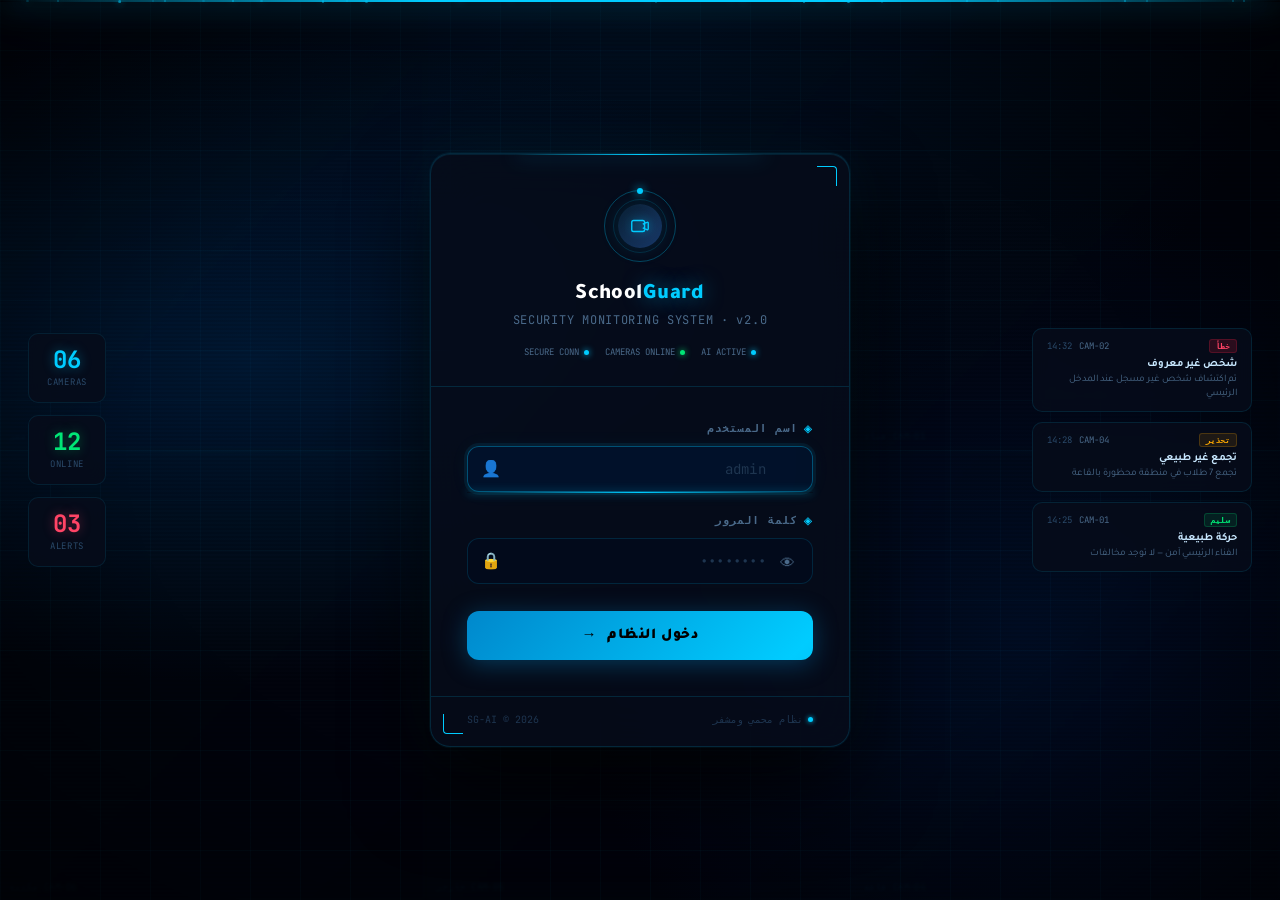
==== index.html @ 10637bad "Add files via upload" ====
<!DOCTYPE html>
<html lang="ar" dir="rtl">
<head>
<meta charset="UTF-8">
<meta name="viewport" content="width=device-width, initial-scale=1.0">
<title>SchoolGuard AI — دخول</title>
<link rel="preconnect" href="https://fonts.googleapis.com">
<link rel="stylesheet" href="schoollogin_style.css">
<link href="https://fonts.googleapis.com/css2?family=Tajawal:wght@300;400;500;700;900&family=JetBrains+Mono:wght@400;500;600&display=swap" rel="stylesheet">
</head>
<body>

<!-- ── Backgrounds ── -->
<div class="bg-gradient"></div>
<div class="bg-grid"></div>
<div class="vignette"></div>
<div class="top-glow"></div>

<!-- ── Fake camera grid bg ── -->
<div class="cam-bg">
  <div class="cam-bg-cell" data-label="CAM-01 فناء"><div class="scan" style="animation-duration:3s"></div></div>
  <div class="cam-bg-cell" data-label="CAM-02 مدخل"><div class="scan" style="animation-duration:4s;animation-delay:1s"></div></div>
  <div class="cam-bg-cell" data-label="CAM-03 ممر"><div class="scan" style="animation-duration:2.5s;animation-delay:0.5s"></div></div>
  <div class="cam-bg-cell" data-label="CAM-04 قاعة"><div class="scan" style="animation-duration:5s;animation-delay:2s"></div></div>
  <div class="cam-bg-cell" data-label="CAM-05 خارجي"><div class="scan" style="animation-duration:3.5s;animation-delay:1.5s"></div></div>
  <div class="cam-bg-cell" data-label="CAM-06 مكتبة"><div class="scan" style="animation-duration:4.5s;animation-delay:0.8s"></div></div>
</div>

<!-- ── Scanlines ── -->
<div class="scanlines"></div>

<!-- ── Floating particles ── -->
<div class="particles" id="particles"></div>

<!-- ── Decorative left stats ── -->
<div class="float-stats">
  <div class="float-stat">
    <div class="fs-val c" id="camCount">06</div>
    <div class="fs-label">CAMERAS</div>
  </div>
  <div class="float-stat">
    <div class="fs-val g">12</div>
    <div class="fs-label">ONLINE</div>
  </div>
  <div class="float-stat">
    <div class="fs-val r" id="alertCount">03</div>
    <div class="fs-label">ALERTS</div>
  </div>
</div>

<!-- ── Decorative right alerts ── -->
<div class="float-alerts">
  <div class="float-alert">
    <div class="fa-row">
      <span class="fa-sev fa-e">خطأ</span>
      <span class="fa-cam">CAM-02</span>
      <span class="fa-time">14:32</span>
    </div>
    <div class="fa-title">شخص غير معروف</div>
    <div class="fa-desc">تم اكتشاف شخص غير مسجل عند المدخل الرئيسي</div>
  </div>
  <div class="float-alert">
    <div class="fa-row">
      <span class="fa-sev fa-w">تحذير</span>
      <span class="fa-cam">CAM-04</span>
      <span class="fa-time">14:28</span>
    </div>
    <div class="fa-title">تجمع غير طبيعي</div>
    <div class="fa-desc">تجمع 7 طلاب في منطقة محظورة بالقاعة</div>
  </div>
  <div class="float-alert">
    <div class="fa-row">
      <span class="fa-sev fa-o">سليم</span>
      <span class="fa-cam">CAM-01</span>
      <span class="fa-time">14:25</span>
    </div>
    <div class="fa-title">حركة طبيعية</div>
    <div class="fa-desc">الفناء الرئيسي آمن — لا توجد مخالفات</div>
  </div>
</div>

<!-- ══════════════════════════════════════════════════
     MAIN LOGIN CARD
══════════════════════════════════════════════════ -->
<div class="shell">
  <div class="card">
    <div class="card-corner tl"></div>
    <div class="card-corner br"></div>

    <!-- Header -->
    <div class="card-header">
      <div class="logo-wrap">
        <div class="logo-ring">
          <div class="logo-ring-inner"></div>
        </div>
        <div class="logo-icon">
          <svg viewBox="0 0 24 24" fill="none" stroke="currentColor" stroke-width="1.5">
            <path d="M15 10l4.553-2.069A1 1 0 0121 8.883v6.234a1 1 0 01-1.447.894L15 14M3 8a2 2 0 012-2h10a2 2 0 012 2v8a2 2 0 01-2 2H5a2 2 0 01-2-2V8z"/>
          </svg>
        </div>
      </div>

      <div class="card-title">School<em>Guard</em></div>
      <div class="card-sub">SECURITY MONITORING SYSTEM · v2.0</div>

      <div class="sys-strip">
        <div class="sys-item"><div class="sys-dot"></div>AI ACTIVE</div>
        <div class="sys-item"><div class="sys-dot d2"></div>CAMERAS ONLINE</div>
        <div class="sys-item"><div class="sys-dot d3"></div>SECURE CONN</div>
      </div>
    </div>

    <!-- Body / Form -->
    <div class="card-body">
      <div class="error-msg" id="errorMsg">
        ❌ اسم المستخدم أو كلمة المرور غلط
      </div>

      <form id="loginForm" onsubmit="handleLogin(event)" autocomplete="off">

        <!-- Username -->
        <div class="fg">
          <div class="fg-label"><span>◈</span> اسم المستخدم</div>
          <div class="input-wrap">
            <input
              type="text"
              id="username"
              placeholder="admin"
              autocomplete="username"
              spellcheck="false"
            />
            <div class="input-line"></div>
            <div class="input-icon">👤</div>
          </div>
        </div>

        <!-- Password -->
        <div class="fg">
          <div class="fg-label"><span>◈</span> كلمة المرور</div>
          <div class="input-wrap">
            <input
              type="password"
              id="password"
              placeholder="••••••••"
              autocomplete="current-password"
              id="password"
            />
            <div class="input-line"></div>
            <div class="input-icon">🔒</div>
            <button type="button" class="pw-toggle" id="pwToggle" onclick="togglePw()">👁</button>
          </div>
        </div>

        <!-- Submit -->
        <button type="submit" class="submit-btn" id="submitBtn">
          <div class="btn-inner">
            <div class="btn-spinner"></div>
            <span class="btn-text">دخول النظام</span>
            <span>→</span>
          </div>
        </button>

      </form>
    </div>

    <!-- Footer -->
    <div class="card-footer">
      <div class="footer-hint">
        <div class="dot"></div>
        نظام محمي ومشفر
      </div>
      <div class="footer-version">SG-AI © 2026</div>
    </div>
  </div>
</div>

<!-- ══════════════════════════════════════════════════
     SUCCESS OVERLAY
══════════════════════════════════════════════════ -->
<div class="success-overlay" id="successOverlay">
  <div class="success-icon">✓</div>
  <div class="success-text">تم التحقق بنجاح</div>
  <div class="success-sub" id="successSub">جاري تحميل النظام...</div>
  <div class="success-bar">
    <div class="success-bar-fill" id="successFill"></div>
  </div>
</div>

<script>
// ══════════════════════════════════════════════════
//  PARTICLES
// ══════════════════════════════════════════════════
(function spawnParticles() {
  const container = document.getElementById('particles');
  for (let i = 0; i < 30; i++) {
    const p = document.createElement('div');
    p.className = 'particle';
    p.style.cssText = `
      left: ${Math.random() * 100}%;
      width: ${Math.random() > 0.7 ? 3 : 2}px;
      height: ${Math.random() > 0.7 ? 3 : 2}px;
      animation-duration: ${6 + Math.random() * 14}s;
      animation-delay: ${Math.random() * 12}s;
      opacity: ${0.3 + Math.random() * 0.5};
    `;
    container.appendChild(p);
  }
})();

// ══════════════════════════════════════════════════
//  LIVE CLOCK in background stats
// ══════════════════════════════════════════════════
setInterval(() => {
  // animate alert count
  const el = document.getElementById('alertCount');
  if (el && Math.random() > 0.92) {
    const v = parseInt(el.textContent) + (Math.random() > 0.5 ? 1 : -1);
    el.textContent = String(Math.max(0, Math.min(99, v))).padStart(2,'0');
  }
}, 3000);

// ══════════════════════════════════════════════════
//  PASSWORD TOGGLE
// ══════════════════════════════════════════════════
function togglePw() {
  const input = document.getElementById('password');
  const btn   = document.getElementById('pwToggle');
  if (input.type === 'password') {
    input.type = 'text';
    btn.textContent = '🙈';
  } else {
    input.type = 'password';
    btn.textContent = '👁';
  }
}

// ══════════════════════════════════════════════════
//  LOGIN HANDLER
//  Users: admin/admin123 · مدير/123456 · guard/guard2026
// ══════════════════════════════════════════════════
const USERS = {
  'admin':   { password: 'admin123',  name: 'المدير العام',    role: 'admin'   },
  'مدير':    { password: '123456',    name: 'مدير المدرسة',    role: 'manager' },
  'guard':   { password: 'guard2026', name: 'ضابط الأمن',      role: 'guard'   },
  'teacher': { password: 'teach2026', name: 'المعلم',          role: 'viewer'  },
};

async function handleLogin(e) {
  e.preventDefault();

  const username = document.getElementById('username').value.trim();
  const password = document.getElementById('password').value;
  const btn      = document.getElementById('submitBtn');
  const errMsg   = document.getElementById('errorMsg');

  // Clear errors
  errMsg.classList.remove('show');
  document.getElementById('username').classList.remove('error');
  document.getElementById('password').classList.remove('error');

  // Validation
  if (!username) {
    document.getElementById('username').classList.add('error');
    shake(document.getElementById('username'));
    return;
  }
  if (!password) {
    document.getElementById('password').classList.add('error');
    shake(document.getElementById('password'));
    return;
  }

  // Loading state
  btn.classList.add('loading');

  // Simulate network delay
  await delay(1200 + Math.random() * 600);

  // Check credentials
  const user = USERS[username];
  if (!user || user.password !== password) {
    btn.classList.remove('loading');
    errMsg.classList.add('show');
    document.getElementById('username').classList.add('error');
    document.getElementById('password').classList.add('error');
    shake(document.getElementById('errorMsg'));
    // Shake the whole card
    document.querySelector('.card').style.animation = 'none';
    requestAnimationFrame(() => {
      document.querySelector('.card').style.animation = 'shake 0.4s ease';
    });
    return;
  }

  // Success!
  btn.classList.remove('loading');
  showSuccess(user);
}

function showSuccess(user) {
  const overlay = document.getElementById('successOverlay');
  const sub     = document.getElementById('successSub');
  const fill    = document.getElementById('successFill');

  sub.textContent = `مرحباً، ${user.name} — جاري تحميل لوحة التحكم`;
  overlay.classList.add('show');

  // Animate progress bar
  requestAnimationFrame(() => {
    setTimeout(() => { fill.style.width = '100%'; }, 100);
  });

  // Redirect after 1.8s
  setTimeout(() => {
    // In real app: window.location.href = 'SchoolGuard.html'
    // For demo: just show message and reload
    sub.textContent = '✓ تم التحميل — جاري الانتقال...';
    setTimeout(() => {
      // redirect to SchoolGuard main page
      window.location.href = 'SchoolGuard.html';
    }, 400);
  }, 1800);
}

function delay(ms) { return new Promise(r => setTimeout(r, ms)); }

function shake(el) {
  el.style.animation = 'none';
  requestAnimationFrame(() => { el.style.animation = 'shake 0.4s ease'; });
}

// ══════════════════════════════════════════════════
//  INPUT ENTER KEY
// ══════════════════════════════════════════════════
document.getElementById('username').addEventListener('keydown', e => {
  if (e.key === 'Enter') document.getElementById('password').focus();
});

// ══════════════════════════════════════════════════
//  AUTO-FOCUS
// ══════════════════════════════════════════════════
window.addEventListener('load', () => {
  setTimeout(() => document.getElementById('username').focus(), 600);
});
</script>
</body>
</html>
---- schoollogin_style.css ----
/* ══════════════════════════════════════════════════
   RESET & BASE
══════════════════════════════════════════════════ */
*, *::before, *::after { margin:0; padding:0; box-sizing:border-box; }

:root {
  --bg:      #02040b;
  --panel:   rgba(6,12,26,0.85);
  --border:  rgba(0,200,255,0.15);
  --border2: rgba(0,200,255,0.35);
  --cyan:    #00ccff;
  --cyan2:   rgba(0,204,255,0.08);
  --cyan3:   rgba(0,204,255,0.18);
  --red:     #ff2244;
  --text:    #c8e8ff;
  --text2:   #4a6a8a;
  --text3:   #1e3550;
  --mono:    'JetBrains Mono', monospace;
  --body:    'Tajawal', sans-serif;
}

html, body {
  height: 100%;
  background: var(--bg);
  color: var(--text);
  font-family: var(--body);
  overflow: hidden;
}

/* ══════════════════════════════════════════════════
   ANIMATED BACKGROUND LAYERS
══════════════════════════════════════════════════ */

/* Layer 1: deep space gradient */
.bg-gradient {
  position: fixed; inset: 0; z-index: 0;
  background:
    radial-gradient(ellipse 80% 60% at 20% 40%, rgba(0,40,80,0.6) 0%, transparent 60%),
    radial-gradient(ellipse 60% 80% at 80% 70%, rgba(0,20,60,0.5) 0%, transparent 60%),
    radial-gradient(ellipse 100% 100% at 50% 0%, rgba(0,60,120,0.2) 0%, transparent 50%),
    #02040b;
}

/* Layer 2: grid */
.bg-grid {
  position: fixed; inset: 0; z-index: 1;
  background-image:
    linear-gradient(rgba(0,204,255,0.03) 1px, transparent 1px),
    linear-gradient(90deg, rgba(0,204,255,0.03) 1px, transparent 1px);
  background-size: 50px 50px;
  animation: gridDrift 25s linear infinite;
}
@keyframes gridDrift {
  0%   { background-position: 0 0; }
  100% { background-position: 50px 50px; }
}

/* Layer 3: particles (CSS only) */
.particles {
  position: fixed; inset: 0; z-index: 2;
  overflow: hidden;
  pointer-events: none;
}

.particle {
  position: absolute;
  width: 2px; height: 2px;
  background: var(--cyan);
  border-radius: 50%;
  box-shadow: 0 0 6px var(--cyan);
  animation: float linear infinite;
  opacity: 0;
}

@keyframes float {
  0%   { transform: translateY(110vh) translateX(0);    opacity: 0; }
  5%   { opacity: 0.7; }
  95%  { opacity: 0.4; }
  100% { transform: translateY(-10vh) translateX(40px); opacity: 0; }
}

/* Layer 4: scan line (CRT effect) */
.scanlines {
  position: fixed; inset: 0; z-index: 3;
  background: repeating-linear-gradient(
    0deg,
    transparent,
    transparent 2px,
    rgba(0,0,0,0.08) 2px,
    rgba(0,0,0,0.08) 4px
  );
  pointer-events: none;
  animation: scanMove 8s linear infinite;
}
@keyframes scanMove {
  0%   { background-position: 0 0; }
  100% { background-position: 0 100px; }
}

/* Layer 5: vignette */
.vignette {
  position: fixed; inset: 0; z-index: 4;
  background: radial-gradient(ellipse 100% 100% at 50% 50%, transparent 40%, rgba(0,0,0,0.8) 100%);
  pointer-events: none;
}

/* Layer 6: top glow bar */
.top-glow {
  position: fixed; top: 0; left: 0; right: 0;
  height: 2px; z-index: 100;
  background: linear-gradient(90deg, transparent, var(--cyan), var(--cyan), transparent);
  box-shadow: 0 0 30px var(--cyan), 0 0 60px rgba(0,204,255,0.4);
  animation: glowPulse 3s ease-in-out infinite;
}
@keyframes glowPulse { 0%,100%{opacity:0.6} 50%{opacity:1} }

/* ══════════════════════════════════════════════════
   CAMERA FEED BACKGROUND (decorative)
══════════════════════════════════════════════════ */
.cam-bg {
  position: fixed;
  inset: 0; z-index: 2;
  display: grid;
  grid-template-columns: repeat(3, 1fr);
  grid-template-rows: repeat(2, 1fr);
  gap: 2px;
  opacity: 0.07;
  filter: blur(1px);
  pointer-events: none;
}

.cam-bg-cell {
  background: var(--bg);
  border: 1px solid rgba(0,204,255,0.2);
  position: relative;
  overflow: hidden;
}

.cam-bg-cell::before {
  content: '';
  position: absolute; inset: 0;
  background: linear-gradient(135deg, rgba(0,40,80,0.5), rgba(0,10,30,0.8));
}

.cam-bg-cell::after {
  content: attr(data-label);
  position: absolute;
  bottom: 6px; left: 8px;
  font-family: var(--mono);
  font-size: 9px;
  color: rgba(0,204,255,0.6);
  letter-spacing: 0.05em;
}

/* Fake scan line on cam cells */
.cam-bg-cell .scan {
  position: absolute; left: 0; right: 0;
  height: 1px;
  background: linear-gradient(90deg, transparent, rgba(0,204,255,0.6), transparent);
  animation: camScan linear infinite;
}

@keyframes camScan {
  0%   { top: 0%; opacity: 0; }
  5%   { opacity: 0.8; }
  95%  { opacity: 0.8; }
  100% { top: 100%; opacity: 0; }
}

/* ══════════════════════════════════════════════════
   MAIN CONTAINER
══════════════════════════════════════════════════ */
.shell {
  position: relative; z-index: 10;
  height: 100vh;
  display: flex;
  align-items: center;
  justify-content: center;
}

/* ══════════════════════════════════════════════════
   LOGIN CARD
══════════════════════════════════════════════════ */
.card {
  position: relative;
  width: 420px;
  background: var(--panel);
  border: 1px solid var(--border);
  border-radius: 20px;
  backdrop-filter: blur(24px);
  box-shadow:
    0 0 0 1px rgba(0,204,255,0.05),
    0 40px 80px rgba(0,0,0,0.8),
    0 0 60px rgba(0,204,255,0.06),
    inset 0 1px 0 rgba(0,204,255,0.1);
  animation: cardReveal 0.8s cubic-bezier(0.22,1,0.36,1) both;
  overflow: hidden;
}

@keyframes cardReveal {
  from { opacity:0; transform: translateY(24px) scale(0.97); }
  to   { opacity:1; transform: translateY(0) scale(1); }
}

/* Top accent line on card */
.card::before {
  content: '';
  position: absolute; top: 0; left: 20%; right: 20%;
  height: 1px;
  background: linear-gradient(90deg, transparent, var(--cyan), transparent);
  box-shadow: 0 0 20px var(--cyan);
}

/* Corner decoration */
.card-corner {
  position: absolute;
  width: 20px; height: 20px;
  pointer-events: none;
}
.card-corner.tl { top: 12px; right: 12px; border-top: 1.5px solid var(--cyan); border-right: 1.5px solid var(--cyan); border-radius: 0 4px 0 0; }
.card-corner.br { bottom: 12px; left: 12px; border-bottom: 1.5px solid var(--cyan); border-left: 1.5px solid var(--cyan); border-radius: 0 0 0 4px; }

/* ── Card Header ── */
.card-header {
  padding: 36px 36px 28px;
  text-align: center;
  border-bottom: 1px solid var(--border);
  position: relative;
}

.logo-wrap {
  position: relative;
  width: 72px; height: 72px;
  margin: 0 auto 20px;
}

.logo-ring {
  position: absolute; inset: 0;
  border-radius: 50%;
  border: 1.5px solid rgba(0,204,255,0.3);
  animation: logoRing 4s linear infinite;
}
@keyframes logoRing { to { transform: rotate(360deg); } }

.logo-ring::before {
  content: '';
  position: absolute;
  width: 6px; height: 6px;
  background: var(--cyan);
  border-radius: 50%;
  top: -3px; left: calc(50% - 3px);
  box-shadow: 0 0 10px var(--cyan);
}

.logo-ring-inner {
  position: absolute;
  inset: 8px;
  border-radius: 50%;
  border: 1px solid rgba(0,204,255,0.15);
  animation: logoRing 6s linear infinite reverse;
}

.logo-icon {
  position: absolute; inset: 14px;
  background: linear-gradient(135deg, #0a1628, #1a3060);
  border-radius: 50%;
  display: flex; align-items: center; justify-content: center;
  box-shadow: inset 0 0 20px rgba(0,204,255,0.1), 0 0 20px rgba(0,204,255,0.15);
}

.logo-icon svg {
  width: 22px; height: 22px;
  color: var(--cyan);
  filter: drop-shadow(0 0 6px var(--cyan));
}

.card-title {
  font-size: 22px;
  font-weight: 900;
  letter-spacing: 0.02em;
  color: #fff;
  margin-bottom: 4px;
  animation: cardReveal 0.8s 0.1s both;
}
.card-title em {
  color: var(--cyan);
  font-style: normal;
  text-shadow: 0 0 20px rgba(0,204,255,0.5);
}

.card-sub {
  font-size: 12px;
  color: var(--text2);
  font-family: var(--mono);
  letter-spacing: 0.06em;
  animation: cardReveal 0.8s 0.15s both;
}

/* System status strip */
.sys-strip {
  display: flex;
  align-items: center;
  justify-content: center;
  gap: 16px;
  margin-top: 18px;
  animation: cardReveal 0.8s 0.2s both;
}
.sys-item {
  display: flex; align-items: center; gap: 5px;
  font-family: var(--mono); font-size: 9px; color: var(--text2);
}
.sys-dot {
  width: 5px; height: 5px; border-radius: 50%;
  background: var(--cyan);
  box-shadow: 0 0 6px var(--cyan);
  animation: sysDot 2s ease-in-out infinite;
}
.sys-dot:nth-child(1) { animation-delay: 0s; }
.sys-dot.d2 { animation-delay: 0.7s; background: #00e676; box-shadow: 0 0 6px #00e676; }
.sys-dot.d3 { animation-delay: 1.4s; background: var(--cyan); }
@keyframes sysDot { 0%,100%{opacity:1} 50%{opacity:0.3} }

/* ── Card Body ── */
.card-body {
  padding: 32px 36px 36px;
}

/* Error message */
.error-msg {
  display: none;
  background: rgba(255,34,68,0.1);
  border: 1px solid rgba(255,34,68,0.3);
  border-radius: 10px;
  padding: 10px 14px;
  margin-bottom: 20px;
  font-size: 13px;
  color: #ff8899;
  text-align: center;
  animation: shake 0.4s ease;
}
.error-msg.show { display: block; }
@keyframes shake {
  0%,100%{transform:translateX(0)}
  25%{transform:translateX(-6px)}
  75%{transform:translateX(6px)}
}

/* Form group */
.fg {
  margin-bottom: 18px;
  animation: cardReveal 0.8s both;
}
.fg:nth-child(1) { animation-delay: 0.25s; }
.fg:nth-child(2) { animation-delay: 0.32s; }
.fg:nth-child(3) { animation-delay: 0.39s; }

.fg-label {
  display: flex; align-items: center; gap: 6px;
  font-size: 11px; font-weight: 700;
  color: var(--text2);
  letter-spacing: 0.08em;
  text-transform: uppercase;
  margin-bottom: 9px;
  font-family: var(--mono);
}
.fg-label span { color: var(--cyan); font-size: 14px; }

/* Input wrapper */
.input-wrap {
  position: relative;
}

.input-wrap input {
  width: 100%;
  background: rgba(0,10,30,0.6);
  border: 1px solid var(--border);
  border-radius: 12px;
  padding: 13px 46px 13px 16px;
  color: var(--text);
  font-size: 14px;
  font-family: var(--mono);
  outline: none;
  transition: border-color 0.2s, box-shadow 0.2s, background 0.2s;
  letter-spacing: 0.04em;
}

.input-wrap input::placeholder { color: var(--text3); letter-spacing: 0.02em; }

.input-wrap input:focus {
  border-color: var(--border2);
  background: rgba(0,20,50,0.7);
  box-shadow: 0 0 0 3px rgba(0,204,255,0.08), 0 0 20px rgba(0,204,255,0.05);
}

.input-wrap input.error {
  border-color: rgba(255,34,68,0.5);
  box-shadow: 0 0 0 3px rgba(255,34,68,0.08);
}

/* Input icon */
.input-icon {
  position: absolute;
  left: 14px; top: 50%; transform: translateY(-50%);
  color: var(--text2); font-size: 16px;
  transition: color 0.2s;
  pointer-events: none;
}
.input-wrap input:focus ~ .input-icon { color: var(--cyan); }

/* Toggle password */
.pw-toggle {
  position: absolute;
  right: 14px; top: 50%; transform: translateY(-50%);
  background: none; border: none; cursor: pointer;
  color: var(--text2); font-size: 15px;
  padding: 4px; transition: color 0.2s;
}
.pw-toggle:hover { color: var(--cyan); }

/* Input focus line */
.input-line {
  height: 1px; margin-top: 0;
  background: linear-gradient(90deg, transparent, var(--cyan), transparent);
  transform: scaleX(0);
  transition: transform 0.3s ease;
  border-radius: 99px;
  box-shadow: 0 0 8px var(--cyan);
}
.input-wrap input:focus + .input-line,
.input-wrap:has(input:focus) .input-line { transform: scaleX(1); }

/* ── Submit button ── */
.submit-btn {
  width: 100%;
  padding: 14px;
  margin-top: 8px;
  border-radius: 12px;
  border: none;
  background: linear-gradient(135deg, #0088cc, #00ccff, #0088cc);
  background-size: 200% 100%;
  color: #000;
  font-family: var(--body);
  font-size: 15px;
  font-weight: 900;
  letter-spacing: 0.04em;
  cursor: pointer;
  position: relative;
  overflow: hidden;
  transition: all 0.3s;
  animation: cardReveal 0.8s 0.45s both;
  box-shadow: 0 4px 24px rgba(0,150,220,0.35);
}

.submit-btn:hover {
  background-position: right center;
  box-shadow: 0 6px 32px rgba(0,200,255,0.5);
  transform: translateY(-1px);
}

.submit-btn:active { transform: translateY(0) scale(0.99); }

.submit-btn::before {
  content: '';
  position: absolute; inset: 0;
  background: linear-gradient(90deg, transparent, rgba(255,255,255,0.2), transparent);
  transform: translateX(-100%);
  transition: transform 0.5s;
}
.submit-btn:hover::before { transform: translateX(100%); }

.submit-btn.loading {
  pointer-events: none;
  opacity: 0.8;
}

.btn-inner {
  display: flex; align-items: center; justify-content: center; gap: 10px;
}

.btn-spinner {
  display: none;
  width: 16px; height: 16px;
  border: 2px solid rgba(0,0,0,0.3);
  border-top-color: #000;
  border-radius: 50%;
  animation: spin 0.7s linear infinite;
}
@keyframes spin { to { transform: rotate(360deg); } }
.submit-btn.loading .btn-spinner { display: block; }
.submit-btn.loading .btn-text::after { content: '...'; }

/* ── Footer ── */
.card-footer {
  padding: 16px 36px 20px;
  border-top: 1px solid var(--border);
  display: flex;
  align-items: center;
  justify-content: space-between;
  animation: cardReveal 0.8s 0.5s both;
}

.footer-hint {
  font-family: var(--mono);
  font-size: 10px;
  color: var(--text3);
  display: flex; align-items: center; gap: 5px;
}
.footer-hint .dot { width: 5px; height: 5px; border-radius: 50%; background: var(--cyan); box-shadow: 0 0 5px var(--cyan); animation: sysDot 2s infinite; }

.footer-version {
  font-family: var(--mono); font-size: 10px; color: var(--text3);
}

/* ══════════════════════════════════════════════════
   FLOATING ALERTS (decorative, background)
══════════════════════════════════════════════════ */
.float-alerts {
  position: fixed; z-index: 5;
  pointer-events: none;
  right: 28px; top: 50%;
  transform: translateY(-50%);
  display: flex; flex-direction: column; gap: 10px;
  animation: fadeSlideIn 1s 1s both;
}

@keyframes fadeSlideIn { from{opacity:0;transform:translateY(-40%) translateX(20px)} to{opacity:1;transform:translateY(-50%) translateX(0)} }

.float-alert {
  background: rgba(6,12,26,0.85);
  border: 1px solid rgba(0,204,255,0.12);
  border-radius: 10px;
  padding: 10px 14px;
  width: 220px;
  backdrop-filter: blur(8px);
  animation: alertFloat ease-in-out infinite;
}
.float-alert:nth-child(1) { animation-duration: 4s; animation-delay: 0s; }
.float-alert:nth-child(2) { animation-duration: 5s; animation-delay: 1s; }
.float-alert:nth-child(3) { animation-duration: 4.5s; animation-delay: 2s; }

@keyframes alertFloat { 0%,100%{transform:translateY(0)} 50%{transform:translateY(-6px)} }

.fa-row { display: flex; align-items: center; gap: 7px; margin-bottom: 5px; }
.fa-sev {
  font-family: var(--mono); font-size: 8px; font-weight: 700;
  padding: 1px 6px; border-radius: 3px; text-transform: uppercase;
}
.fa-e { background: rgba(255,34,68,0.15); color: #ff4466; border: 1px solid rgba(255,34,68,0.2); }
.fa-w { background: rgba(255,165,0,0.1); color: #ffaa00; border: 1px solid rgba(255,165,0,0.2); }
.fa-o { background: rgba(0,230,118,0.1); color: #00e676; border: 1px solid rgba(0,230,118,0.2); }
.fa-cam { font-family: var(--mono); font-size: 9px; color: #4a6a8a; margin-right: auto; }
.fa-time { font-family: var(--mono); font-size: 9px; color: #2a4a6a; }
.fa-title { font-size: 11px; font-weight: 700; color: #c8e8ff; margin-bottom: 2px; }
.fa-desc  { font-size: 10px; color: #4a6a8a; line-height: 1.4; }

/* Left side decorative stats */
.float-stats {
  position: fixed; z-index: 5;
  pointer-events: none;
  left: 28px; top: 50%;
  transform: translateY(-50%);
  display: flex; flex-direction: column; gap: 12px;
  animation: fadeSlideIn2 1s 1.2s both;
}
@keyframes fadeSlideIn2 { from{opacity:0;transform:translateY(-40%) translateX(-20px)} to{opacity:1;transform:translateY(-50%) translateX(0)} }

.float-stat {
  background: rgba(6,12,26,0.85);
  border: 1px solid rgba(0,204,255,0.1);
  border-radius: 10px;
  padding: 14px 18px;
  text-align: center;
  backdrop-filter: blur(8px);
  animation: alertFloat ease-in-out infinite;
}
.float-stat:nth-child(1) { animation-duration: 5s; animation-delay: 0.5s; }
.float-stat:nth-child(2) { animation-duration: 4s; animation-delay: 1.5s; }
.float-stat:nth-child(3) { animation-duration: 6s; animation-delay: 0s; }

.fs-val {
  font-family: var(--mono); font-size: 24px; font-weight: 700;
  line-height: 1;
}
.fs-val.c { color: var(--cyan); text-shadow: 0 0 12px rgba(0,204,255,0.4); }
.fs-val.r { color: #ff4466; text-shadow: 0 0 12px rgba(255,68,102,0.4); }
.fs-val.g { color: #00e676; text-shadow: 0 0 12px rgba(0,230,118,0.4); }
.fs-label { font-family: var(--mono); font-size: 9px; color: #2a4a6a; margin-top: 4px; text-transform: uppercase; letter-spacing: 0.08em; }

/* ══════════════════════════════════════════════════
   SUCCESS OVERLAY
══════════════════════════════════════════════════ */
.success-overlay {
  position: fixed; inset: 0; z-index: 500;
  display: flex; align-items: center; justify-content: center;
  flex-direction: column; gap: 20px;
  background: rgba(0,2,8,0.97);
  opacity: 0; pointer-events: none;
  transition: opacity 0.4s;
}
.success-overlay.show { opacity: 1; pointer-events: all; }

.success-icon {
  width: 80px; height: 80px;
  border: 2px solid var(--cyan);
  border-radius: 50%;
  display: flex; align-items: center; justify-content: center;
  font-size: 34px;
  box-shadow: 0 0 40px rgba(0,204,255,0.3), inset 0 0 20px rgba(0,204,255,0.05);
  animation: successPop 0.5s cubic-bezier(0.22,1,0.36,1);
}
@keyframes successPop { from{transform:scale(0.5);opacity:0} to{transform:scale(1);opacity:1} }

.success-text {
  font-size: 18px; font-weight: 700; color: var(--cyan);
  font-family: var(--mono);
  animation: successPop 0.5s 0.1s both;
}
.success-sub {
  font-size: 13px; color: var(--text2);
  font-family: var(--mono);
  animation: successPop 0.5s 0.2s both;
}

/* Progress bar */
.success-bar {
  width: 200px; height: 2px;
  background: rgba(0,204,255,0.1);
  border-radius: 99px;
  overflow: hidden;
  animation: successPop 0.5s 0.3s both;
}
.success-bar-fill {
  height: 100%; width: 0;
  background: var(--cyan);
  box-shadow: 0 0 10px var(--cyan);
  transition: width 1.5s ease;
}

/* ══════════════════════════════════════════════════
   RESPONSIVE
══════════════════════════════════════════════════ */
@media (max-width: 900px) {
  .float-alerts, .float-stats { display: none; }
}

@media (max-width: 480px) {
  .card { width: calc(100vw - 32px); margin: 0 16px; }
  .card-header { padding: 28px 24px 20px; }
  .card-body   { padding: 24px 24px 28px; }
  .card-footer { padding: 14px 24px 16px; }
  .card-title  { font-size: 18px; }
}
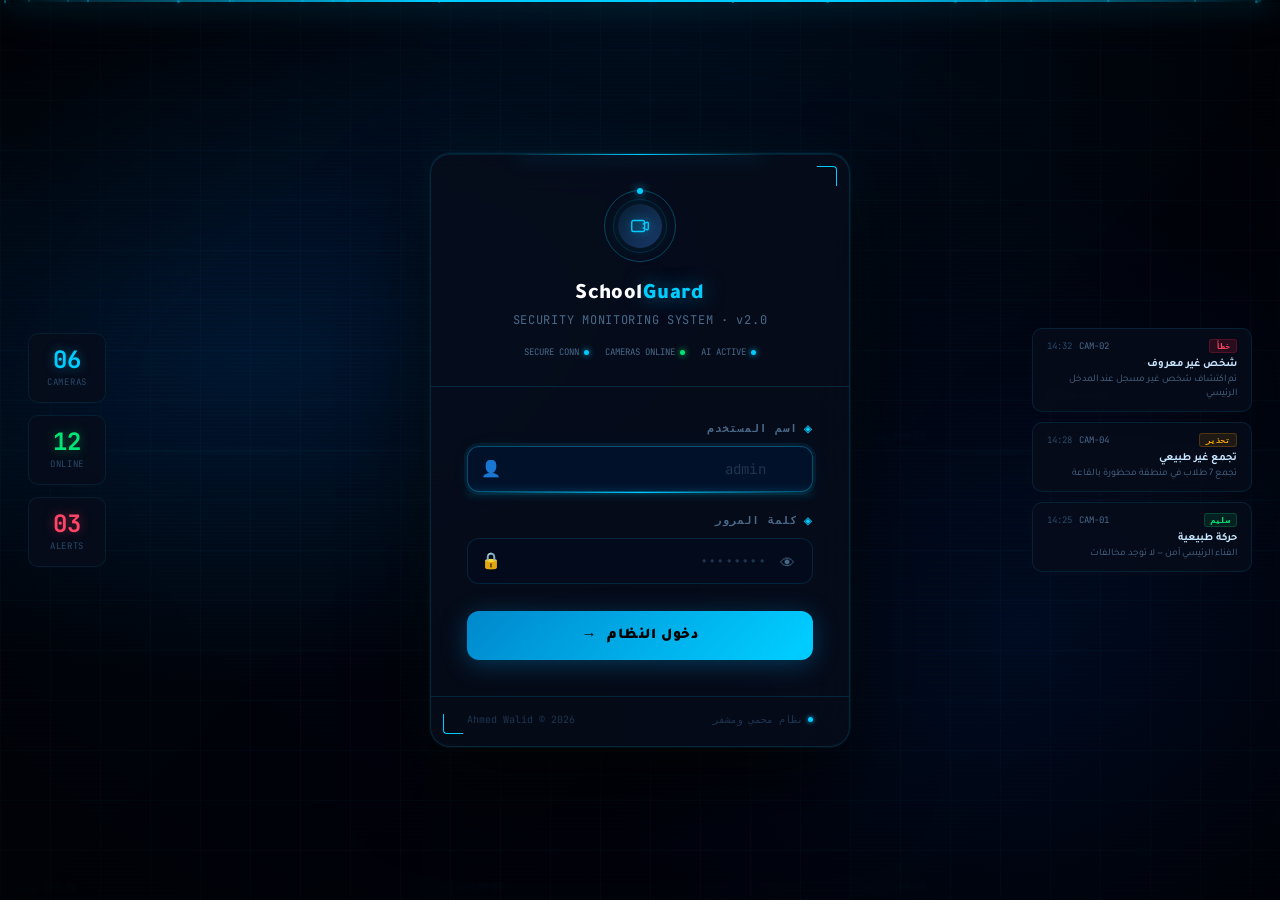
==== commit 928db47d: "Update footer version name to Ahmed Walid" ====
--- a/index.html
+++ b/index.html
@@ -169,7 +169,7 @@
         <div class="dot"></div>
         نظام محمي ومشفر
       </div>
-      <div class="footer-version">SG-AI © 2026</div>
+      <div class="footer-version">Ahmed Walid © 2026</div>
     </div>
   </div>
 </div>
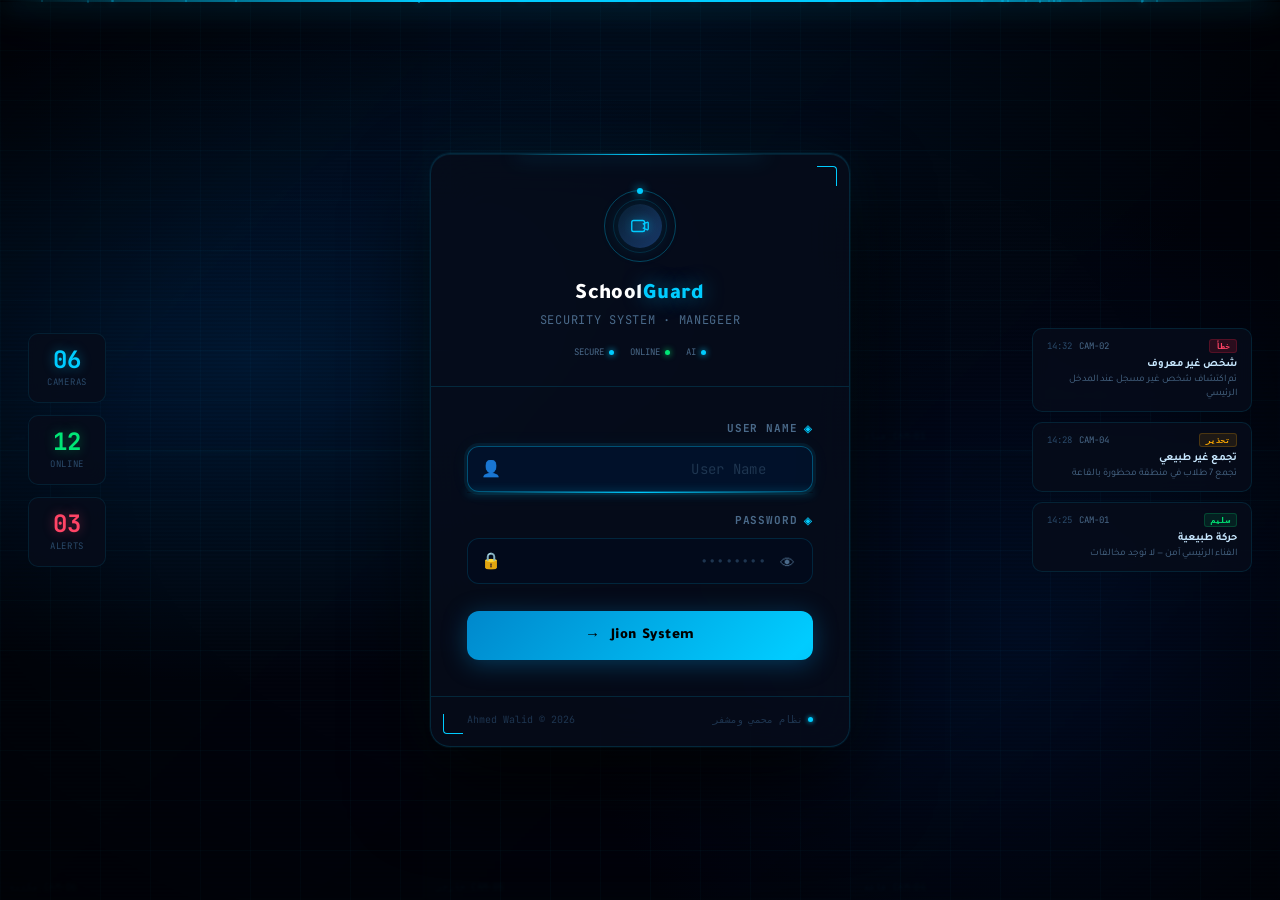
==== commit e5ac4004: "Update text and labels in index.html" ====
--- a/index.html
+++ b/index.html
@@ -3,7 +3,7 @@
 <head>
 <meta charset="UTF-8">
 <meta name="viewport" content="width=device-width, initial-scale=1.0">
-<title>SchoolGuard AI — دخول</title>
+<title>School Guard AI — دخول</title>
 <link rel="preconnect" href="https://fonts.googleapis.com">
 <link rel="stylesheet" href="schoollogin_style.css">
 <link href="https://fonts.googleapis.com/css2?family=Tajawal:wght@300;400;500;700;900&family=JetBrains+Mono:wght@400;500;600&display=swap" rel="stylesheet">
@@ -101,12 +101,12 @@
       </div>
 
       <div class="card-title">School<em>Guard</em></div>
-      <div class="card-sub">SECURITY MONITORING SYSTEM · v2.0</div>
+      <div class="card-sub">SECURITY SYSTEM · MANEGEER</div>
 
       <div class="sys-strip">
-        <div class="sys-item"><div class="sys-dot"></div>AI ACTIVE</div>
-        <div class="sys-item"><div class="sys-dot d2"></div>CAMERAS ONLINE</div>
-        <div class="sys-item"><div class="sys-dot d3"></div>SECURE CONN</div>
+        <div class="sys-item"><div class="sys-dot"></div>AI</div>
+        <div class="sys-item"><div class="sys-dot d2"></div>ONLINE</div>
+        <div class="sys-item"><div class="sys-dot d3"></div>SECURE </div>
       </div>
     </div>
 
@@ -120,12 +120,12 @@
 
         <!-- Username -->
         <div class="fg">
-          <div class="fg-label"><span>◈</span> اسم المستخدم</div>
+          <div class="fg-label"><span>◈</span>User Name</div>
           <div class="input-wrap">
             <input
               type="text"
               id="username"
-              placeholder="admin"
+              placeholder="User Name"
               autocomplete="username"
               spellcheck="false"
             />
@@ -136,7 +136,7 @@
 
         <!-- Password -->
         <div class="fg">
-          <div class="fg-label"><span>◈</span> كلمة المرور</div>
+          <div class="fg-label"><span>◈</span> password</div>
           <div class="input-wrap">
             <input
               type="password"
@@ -155,7 +155,7 @@
         <button type="submit" class="submit-btn" id="submitBtn">
           <div class="btn-inner">
             <div class="btn-spinner"></div>
-            <span class="btn-text">دخول النظام</span>
+            <span class="btn-text">Jion System</span>
             <span>→</span>
           </div>
         </button>
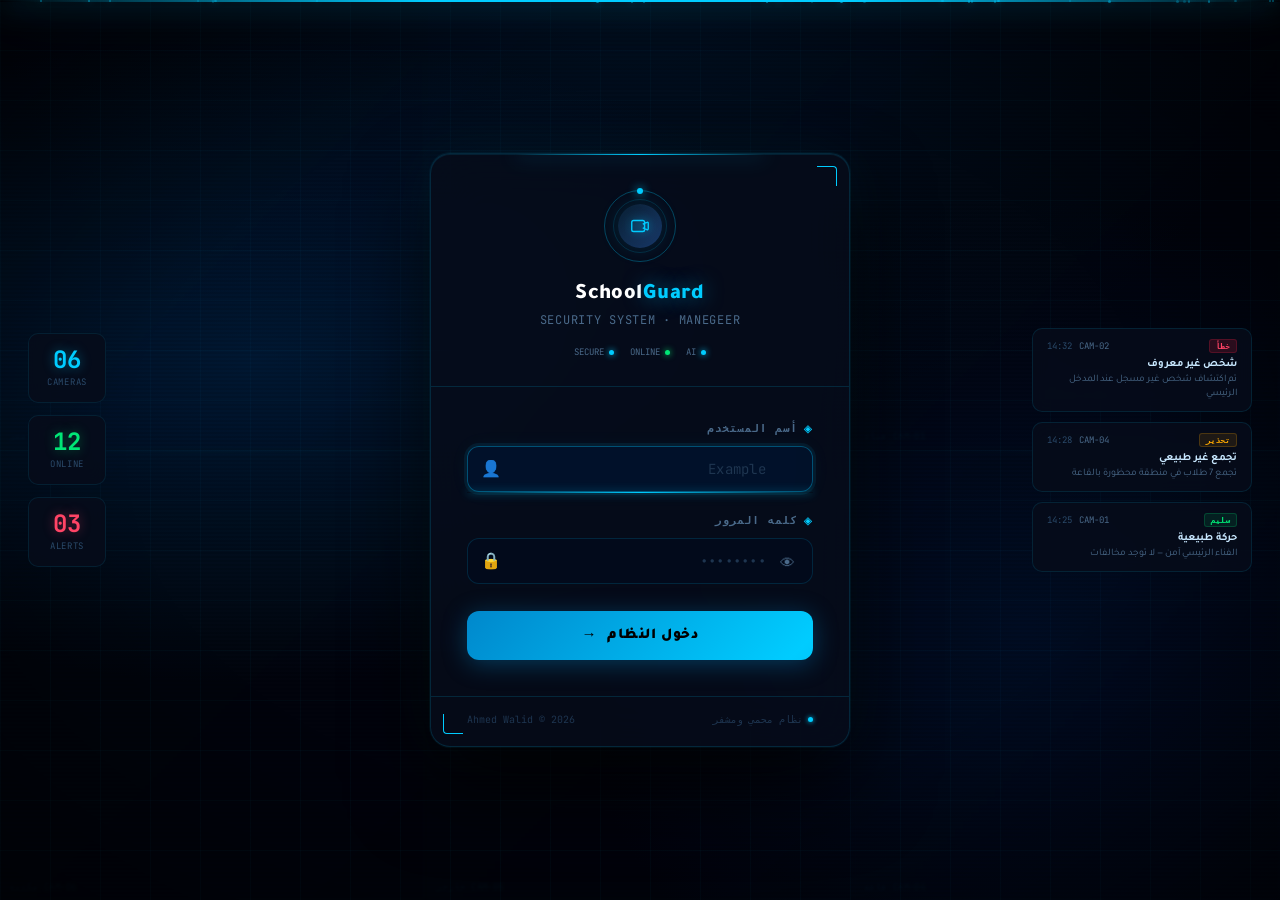
==== commit 8e14a1fb: "Update index.html" ====
--- a/index.html
+++ b/index.html
@@ -120,12 +120,12 @@
 
         <!-- Username -->
         <div class="fg">
-          <div class="fg-label"><span>◈</span>User Name</div>
+          <div class="fg-label"><span>◈</span>أسم المستخدم</div>
           <div class="input-wrap">
             <input
               type="text"
               id="username"
-              placeholder="User Name"
+              placeholder="Example"
               autocomplete="username"
               spellcheck="false"
             />
@@ -136,7 +136,7 @@
 
         <!-- Password -->
         <div class="fg">
-          <div class="fg-label"><span>◈</span> password</div>
+          <div class="fg-label"><span>◈</span>كلمه المرور</div>
           <div class="input-wrap">
             <input
               type="password"
@@ -155,7 +155,7 @@
         <button type="submit" class="submit-btn" id="submitBtn">
           <div class="btn-inner">
             <div class="btn-spinner"></div>
-            <span class="btn-text">Jion System</span>
+            <span class="btn-text">دخول النظام</span>
             <span>→</span>
           </div>
         </button>
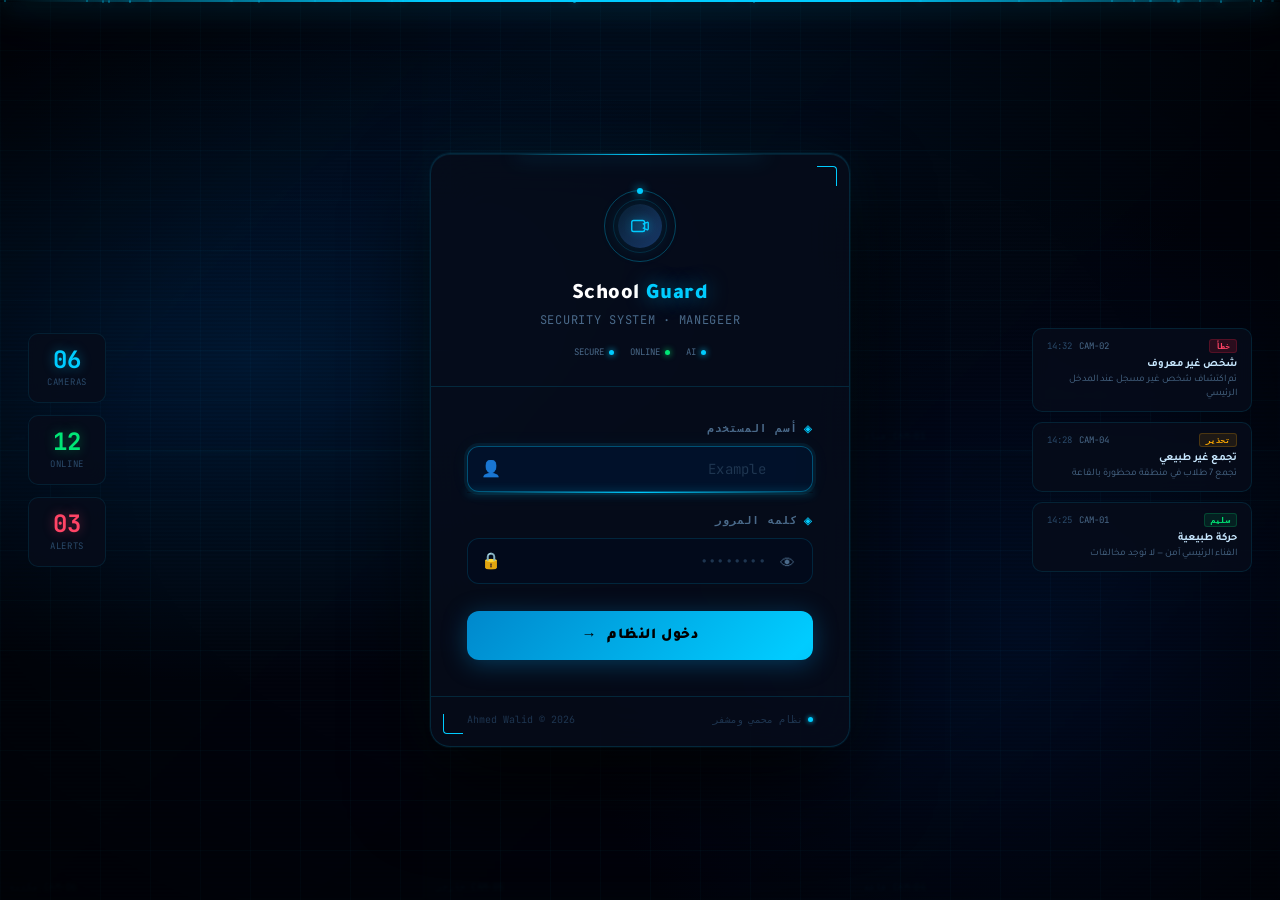
==== commit 5bd742ff: "Update index.html" ====
--- a/index.html
+++ b/index.html
@@ -100,7 +100,7 @@
         </div>
       </div>
 
-      <div class="card-title">School<em>Guard</em></div>
+      <div class="card-title">School<em> Guard</em></div>
       <div class="card-sub">SECURITY SYSTEM · MANEGEER</div>
 
       <div class="sys-strip">
